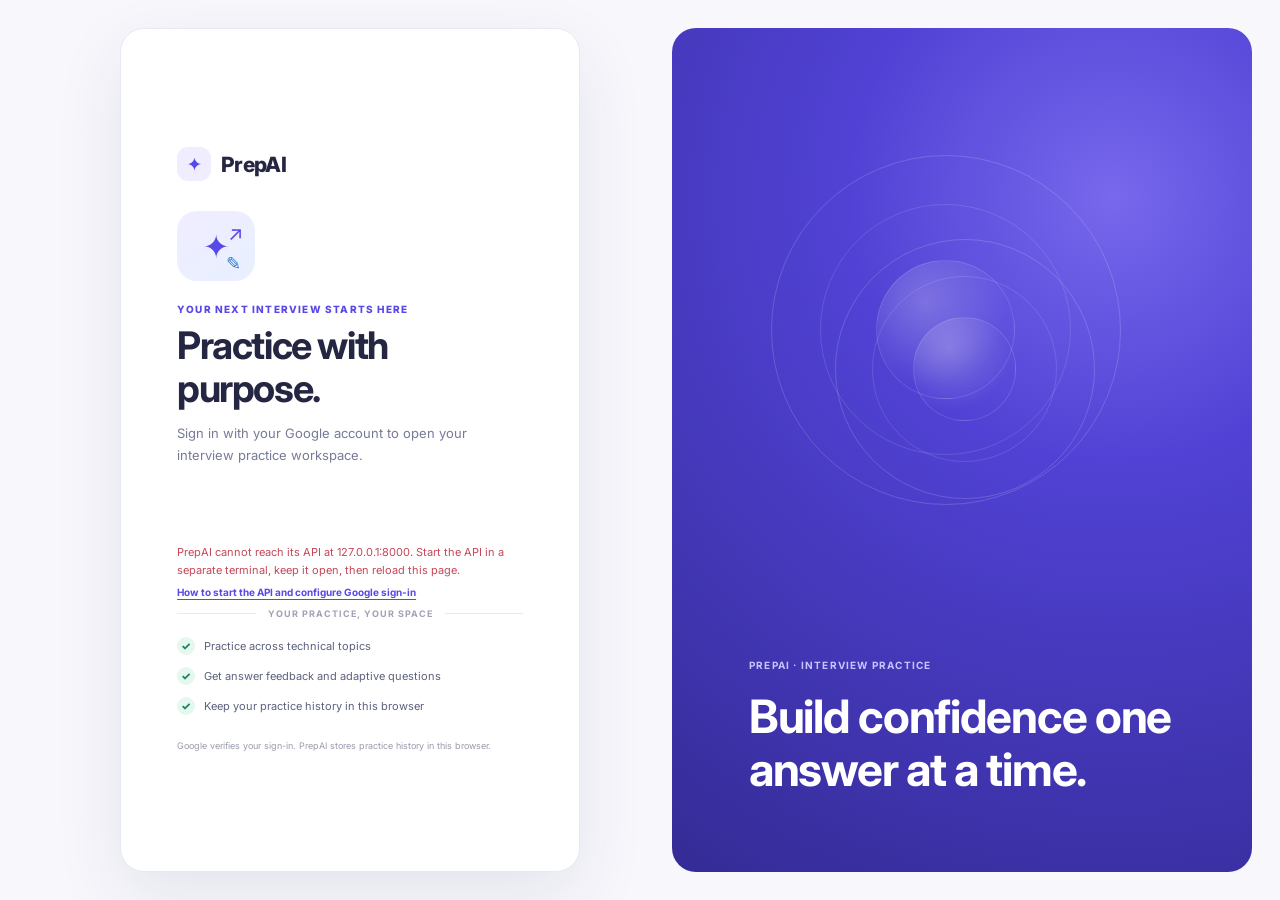
==== feedback.html @ 2ec37bef "Initial commit" ====
<!DOCTYPE html>
<html lang="en">

<head>
    <meta charset="UTF-8">
    <meta name="viewport" content="width=device-width, initial-scale=1.0">

    <title>PrepAI | Practice Feedback</title>

    <link rel="stylesheet" href="style.css">
    <script src="main.js" defer></script>
</head>

<body data-page="feedback">
    <div id="app"></div>
</body>

</html>
---- style.css ----
@import url('https://fonts.googleapis.com/css2?family=Inter:wght@400;500;600;700;800&display=swap');

:root {
    color-scheme: light;
    --primary: #5948e8;
    --primary-dark: #4434cb;
    --primary-soft: #f0edff;
    --ink: #252641;
    --muted: #777b97;
    --line: #e8e9f3;
    --bg: #f7f7fc;
    --white: #fff;
    --green: #168861;
    --green-soft: #e6f7ef;
    --blue: #3578c9;
    --blue-soft: #eaf3ff;
    --amber: #a8700b;
    --amber-soft: #fff4dc;
    --red: #c64758;
    --red-soft: #fff0f1;
    --shadow: 0 8px 28px rgb(39 40 86 / 5%);
    font-family: Inter, ui-sans-serif, system-ui, -apple-system, BlinkMacSystemFont, "Segoe UI", sans-serif;
}

* { box-sizing: border-box; }
body { margin: 0; min-width: 320px; background: var(--bg); color: var(--ink); font-size: 14px; }
button, input, select, textarea { font: inherit; }
button, a { -webkit-tap-highlight-color: transparent; }
a { color: inherit; text-decoration: none; }
button { cursor: pointer; }
button:disabled { opacity: .55; cursor: not-allowed; }
:focus-visible { outline: 3px solid #9e94ff; outline-offset: 3px; }

.app-shell { min-height: 100vh; }
.sidebar { position: fixed; z-index: 3; inset: 0 auto 0 0; display: flex; width: 242px; flex-direction: column; padding: 25px 16px 18px; border-right: 1px solid var(--line); background: var(--white); }
.brand { display: inline-flex; align-items: center; gap: 10px; margin: 0 8px 35px; font-size: 21px; font-weight: 800; letter-spacing: -.7px; }
.brand-mark { display: grid; width: 34px; height: 34px; place-items: center; border-radius: 11px; background: var(--primary-soft); color: var(--primary); font-size: 19px; }
.nav-label { padding: 0 12px; color: #9a9cb0; font-size: 10px; font-weight: 700; letter-spacing: 1.1px; }
.nav { display: grid; gap: 5px; margin-top: 8px; }
.nav-link { display: flex; min-height: 43px; align-items: center; gap: 12px; padding: 10px 12px; border-radius: 10px; color: #696d87; font-size: 12px; font-weight: 600; transition: background .15s, color .15s; }
.nav-link:hover, .nav-link.active { background: var(--primary-soft); color: var(--primary); }
.nav-icon { display: grid; width: 21px; place-items: center; font-size: 17px; }
.sidebar-note { display: grid; gap: 7px; margin-top: auto; padding: 15px; border-radius: 13px; background: #f6f4ff; color: var(--muted); font-size: 11px; line-height: 1.55; }
.sidebar-note strong { color: var(--ink); font-size: 12px; }
.main { width: calc(100% - 242px); max-width: 1740px; min-height: 100vh; margin-left: 242px; padding: 24px clamp(18px, 3vw, 40px) 40px; }
.topbar { display: flex; align-items: center; gap: 16px; margin-bottom: 32px; }
.global-search { display: flex; width: min(100%, 420px); align-items: center; gap: 10px; padding: 0 13px; border: 1px solid var(--line); border-radius: 10px; background: var(--white); color: #9699ad; }
.global-search span { font-size: 23px; }
.global-search input { width: 100%; min-height: 42px; border: 0; outline: 0; background: transparent; color: var(--ink); font-size: 12px; }
.global-search:focus-within { border-color: #aaa2f8; box-shadow: 0 0 0 3px rgb(89 72 232 / 8%); }
.profile-link { display: inline-flex; align-items: center; gap: 9px; margin-left: auto; font-size: 12px; font-weight: 600; }
.sign-out-button { min-height: 36px; padding: 8px 12px; border: 1px solid var(--line); border-radius: 9px; background: var(--white); color: #676b85; font-size: 11px; font-weight: 700; }
.sign-out-button:hover { border-color: #d8d4ff; color: var(--primary); }

.login-page { min-height: 100vh; background: #f7f7fc; }
.login-layout { display: grid; min-height: 100vh; grid-template-columns: minmax(440px, 1fr) minmax(320px, .9fr); align-items: stretch; padding: 28px; }
.login-card { position: relative; z-index: 1; display: flex; width: min(100%, 460px); flex-direction: column; justify-content: center; justify-self: center; padding: clamp(28px, 5vw, 62px) clamp(24px, 5vw, 56px); border: 1px solid var(--line); border-radius: 24px; background: var(--white); box-shadow: 0 24px 70px rgb(39 40 86 / 9%); }
.login-brand { margin: 0 0 30px; }
.login-art { position: relative; display: flex; width: 78px; height: 70px; align-items: center; justify-content: center; margin-bottom: 22px; border-radius: 20px; background: linear-gradient(145deg, #f0edff, #e8f0ff); color: var(--primary); }
.login-art span:first-child { font-size: 32px; }
.login-art span:nth-child(2) { position: absolute; top: 10px; right: 12px; font-size: 20px; }
.login-art span:nth-child(3) { position: absolute; right: 14px; bottom: 7px; color: #3179cf; font-size: 18px; }
.login-card .eyebrow { margin: 0 0 9px; color: var(--primary); font-size: 10px; font-weight: 800; letter-spacing: 1.2px; }
.login-card h1 { margin: 0; font-size: clamp(28px, 4vw, 38px); letter-spacing: -1.4px; line-height: 1.12; }
.login-copy { margin: 13px 0 24px; color: var(--muted); font-size: 13px; line-height: 1.7; }
.google-button-slot { min-height: 44px; }
.google-button-slot[aria-busy="true"] { opacity: .6; pointer-events: none; }
.login-message { min-height: 20px; margin: 10px 0 14px; color: var(--muted); font-size: 11px; line-height: 1.6; }
.login-message[data-state="error"] { color: var(--red); }
.login-help-link { align-self: flex-start; margin-top: -8px; color: var(--primary); font-size: 10px; font-weight: 700; text-decoration: underline; text-underline-offset: 3px; }
.login-setup-link { color: var(--primary); font-size: 12px; font-weight: 700; text-decoration: underline; text-underline-offset: 3px; }
.login-divider { display: flex; align-items: center; gap: 12px; margin: 10px 0 18px; color: #a0a2b5; font-size: 9px; font-weight: 700; letter-spacing: 1px; white-space: nowrap; }
.login-divider::before, .login-divider::after { height: 1px; flex: 1; background: var(--line); content: ""; }
.login-benefits { display: grid; gap: 12px; margin: 0; padding: 0; color: #5d617c; font-size: 11px; list-style: none; }
.login-benefits li { display: flex; align-items: center; gap: 9px; }
.login-benefits li span { display: grid; width: 18px; height: 18px; place-items: center; border-radius: 50%; background: var(--green-soft); color: var(--green); font-size: 11px; font-weight: 800; }
.login-privacy { margin: 24px 0 0; color: #999bad; font-size: 9px; line-height: 1.6; }
.login-side-note { position: relative; display: flex; min-height: calc(100vh - 56px); overflow: hidden; flex-direction: column; justify-content: flex-end; padding: clamp(30px, 6vw, 78px); border-radius: 24px; background: radial-gradient(circle at 76% 20%, #7768ed 0, #5142d5 33%, #342b95 100%); color: #fff; }
.login-side-note .eyebrow { z-index: 1; color: #c9c4ff; font-size: 10px; font-weight: 700; letter-spacing: 1.2px; }
.login-side-note > p { z-index: 1; max-width: 440px; margin: 12px 0 0; font-size: clamp(27px, 4vw, 46px); font-weight: 700; letter-spacing: -1.3px; line-height: 1.14; }
.login-orbit { position: absolute; top: 15%; left: 17%; width: min(50vw, 350px); aspect-ratio: 1; border: 1px solid rgb(255 255 255 / 16%); border-radius: 50%; }
.login-orbit::before, .login-orbit::after { position: absolute; border: 1px solid rgb(255 255 255 / 12%); border-radius: 50%; content: ""; }
.login-orbit::before { inset: 14%; }
.login-orbit::after { inset: 30%; background: radial-gradient(circle at 35% 30%, rgb(255 255 255 / 22%), transparent 65%); }
.orbit-two { top: 25%; left: 28%; width: min(37vw, 260px); }
.avatar, .big-avatar { display: grid; flex: 0 0 auto; place-items: center; border-radius: 50%; background: var(--primary); color: white; font-weight: 700; }
.avatar { width: 35px; height: 35px; }
.profile-name { max-width: 180px; overflow: hidden; text-overflow: ellipsis; white-space: nowrap; }
.page-heading { display: flex; align-items: flex-start; justify-content: space-between; gap: 20px; margin: 0 0 24px; }
.eyebrow { margin: 0 0 7px; color: var(--primary); font-size: 10px; font-weight: 800; letter-spacing: .9px; }
.page-heading h1 { margin: 0 0 7px; font-size: clamp(23px, 2.3vw, 29px); letter-spacing: -.9px; }
.page-description { max-width: 660px; margin: 0; color: var(--muted); font-size: 12px; line-height: 1.65; }
.button { display: inline-flex; min-height: 39px; align-items: center; justify-content: center; gap: 7px; padding: 10px 15px; border: 1px solid var(--primary); border-radius: 9px; background: var(--primary); color: white; font-size: 11px; font-weight: 700; text-align: center; transition: background .15s, transform .15s; }
.button:hover { transform: translateY(-1px); background: var(--primary-dark); }
.button-secondary { border-color: var(--line); background: white; color: var(--ink); }
.button-secondary:hover { background: #f8f7ff; color: var(--primary); }
.button-danger { border-color: #f2c7cc; background: white; color: var(--red); }
.button-danger:hover { background: var(--red-soft); }
.card { min-width: 0; padding: 20px; border: 1px solid var(--line); border-radius: 15px; background: var(--white); box-shadow: var(--shadow); }
.stats-grid { display: grid; grid-template-columns: repeat(4, minmax(0, 1fr)); gap: 14px; margin-bottom: 17px; }
.stat-card { display: flex; align-items: center; gap: 13px; padding: 16px; }
.stat-icon { display: grid; width: 42px; height: 42px; flex: 0 0 auto; place-items: center; border-radius: 12px; background: var(--primary-soft); color: var(--primary); font-size: 18px; }
.stat-icon.blue { background: var(--blue-soft); color: var(--blue); }
.stat-icon.green { background: var(--green-soft); color: var(--green); }
.stat-icon.amber { background: var(--amber-soft); color: var(--amber); }
.stat-label, .stat-value, .stat-caption { margin: 0; }
.stat-label { color: var(--muted); font-size: 10px; }
.stat-value { margin-top: 5px; font-size: 22px; font-weight: 800; letter-spacing: -.6px; }
.stat-caption { margin-top: 4px; color: #9a9daf; font-size: 9px; line-height: 1.4; }
.dashboard-grid { display: grid; grid-template-columns: minmax(0, 1.45fr) minmax(280px, .9fr); gap: 16px; }
.stack { display: grid; align-content: start; gap: 16px; }
.section-heading { display: flex; align-items: center; justify-content: space-between; gap: 12px; margin-bottom: 16px; }
.section-heading h2, .card h2 { margin: 0; font-size: 15px; letter-spacing: -.2px; }
.section-heading .eyebrow { margin-bottom: 5px; }
.text-link { color: var(--primary); font-size: 11px; font-weight: 700; }
.text-link:hover { text-decoration: underline; }
.action-grid { display: grid; grid-template-columns: repeat(2, minmax(0, 1fr)); gap: 10px; }
.action-card { display: flex; gap: 11px; padding: 14px; border: 1px solid var(--line); border-radius: 11px; transition: border-color .15s, transform .15s; }
.action-card:hover { transform: translateY(-1px); border-color: #c5befb; }
.action-card > span { display: grid; width: 34px; height: 34px; flex: 0 0 auto; place-items: center; border-radius: 10px; background: var(--primary-soft); color: var(--primary); }
.action-card strong { display: block; margin: 1px 0 5px; font-size: 11px; }
.action-card p { margin: 0; color: var(--muted); font-size: 10px; line-height: 1.55; }
.progress-summary { text-align: center; }
.progress-summary .eyebrow { text-align: left; }
.score-ring { display: grid; width: 112px; height: 112px; place-items: center; margin: 15px auto; border: 8px solid #eeecff; border-radius: 50%; color: var(--primary); font-size: 25px; font-weight: 800; }
.progress-summary h2 { font-size: 14px; }
.progress-summary p:not(.eyebrow) { margin: 8px auto 15px; color: var(--muted); font-size: 11px; line-height: 1.6; }
.progress-row { margin: 15px 0; }
.progress-label { display: flex; justify-content: space-between; gap: 12px; margin-bottom: 7px; font-size: 10px; }
.progress-label strong { white-space: nowrap; }
.progress-track { height: 7px; overflow: hidden; border-radius: 9px; background: #eff0f7; }
.progress-track > span { display: block; height: 100%; border-radius: inherit; background: linear-gradient(90deg, #7466f0, #a398ff); }
.session-list { display: grid; }
.session-row { display: flex; min-width: 0; align-items: center; gap: 10px; padding: 11px 0; border-bottom: 1px solid #f0f0f6; }
.session-row:last-child { border-bottom: 0; }
.session-icon { display: grid; width: 34px; height: 34px; flex: 0 0 auto; place-items: center; border-radius: 10px; background: var(--primary-soft); color: var(--primary); }
.session-copy { display: grid; min-width: 0; flex: 1; gap: 4px; }
.session-copy strong { overflow: hidden; font-size: 10px; text-overflow: ellipsis; white-space: nowrap; }
.session-copy span, .session-row time { color: var(--muted); font-size: 9px; }
.session-row time { white-space: nowrap; }
.topic-grid { display: grid; grid-template-columns: repeat(3, minmax(0, 1fr)); gap: 14px; }
.topic-card { display: grid; grid-template-columns: 43px 1fr; gap: 12px; padding: 17px; border: 1px solid var(--line); border-radius: 13px; background: white; transition: transform .15s, border-color .15s, box-shadow .15s; }
.topic-card:hover { transform: translateY(-2px); border-color: #c9c2ff; box-shadow: var(--shadow); }
.topic-icon { display: grid; width: 42px; height: 42px; place-items: center; border-radius: 12px; background: var(--primary-soft); font-size: 19px; }
.topic-card-copy h3 { margin: 2px 0 6px; font-size: 12px; }
.topic-card-copy p { min-height: 32px; margin: 0; color: var(--muted); font-size: 10px; line-height: 1.5; }
.topic-card-footer { display: flex; grid-column: 1 / -1; justify-content: space-between; padding-top: 11px; border-top: 1px solid #f0f0f6; color: var(--muted); font-size: 9px; }
.topic-card-footer span:last-child { color: var(--primary); font-weight: 700; }
.filter-pills { display: flex; flex-wrap: wrap; gap: 8px; margin-bottom: 16px; }
.filter-pill { min-height: 32px; padding: 7px 12px; border: 1px solid var(--line); border-radius: 8px; background: white; color: var(--muted); font-size: 10px; font-weight: 600; }
.filter-pill.active, .filter-pill:hover { border-color: #d2cdff; background: var(--primary-soft); color: var(--primary); }
.form-stack { display: grid; gap: 17px; }
.field { display: grid; gap: 7px; }
.field label { color: #555975; font-size: 11px; font-weight: 700; }
.field input, .field select, .field textarea, .compact-input { width: 100%; min-height: 41px; padding: 10px 12px; border: 1px solid var(--line); border-radius: 9px; outline: none; background: white; color: var(--ink); font-size: 11px; }
.field textarea { min-height: 180px; resize: vertical; line-height: 1.65; }
.field input:focus, .field select:focus, .field textarea:focus, .compact-input:focus { border-color: #a9a1f5; box-shadow: 0 0 0 3px rgb(89 72 232 / 8%); }
.field small { color: #9295a8; font-size: 9px; line-height: 1.5; }
.setup-grid { display: grid; grid-template-columns: minmax(0, 1.3fr) minmax(250px, .8fr); gap: 16px; }
.setup-aside { display: flex; min-height: 320px; flex-direction: column; align-items: flex-start; justify-content: center; background: linear-gradient(145deg, white, #f4f1ff); }
.setup-aside h2 { margin: 0 0 8px; font-size: 21px; }
.setup-aside > p:not(.eyebrow) { color: var(--muted); font-size: 11px; line-height: 1.7; }
.setup-illustration { margin-bottom: 17px; color: var(--primary); font-size: 47px; }
.notice { padding: 11px 13px; border: 1px solid #e9e6ff; border-radius: 9px; background: #faf9ff; color: #67618c; font-size: 10px; line-height: 1.5; }
.notice-info { margin-bottom: 16px; border-color: #dce9ff; background: #f5f9ff; color: #4a6287; }
.notes-layout { display: grid; grid-template-columns: 220px minmax(0, 1fr); gap: 15px; }
.notes-topics h2 { margin-bottom: 12px; }
.note-topic-list { display: grid; gap: 4px; }
.note-topic { padding: 10px; border: 0; border-radius: 8px; background: transparent; color: #686d87; font-size: 10px; text-align: left; }
.note-topic:hover, .note-topic.active { background: var(--primary-soft); color: var(--primary); font-weight: 700; }
.compact-input { max-width: 210px; min-height: 35px; }
.note-item { padding: 14px 0; border-bottom: 1px solid #eff0f6; }
.note-item:last-child { border-bottom: 0; }
.note-item summary { display: flex; justify-content: space-between; gap: 12px; cursor: pointer; font-size: 11px; font-weight: 700; }
.note-item summary span { color: var(--muted); font-size: 9px; font-weight: 500; }
.note-item p { margin: 10px 0 0; color: var(--muted); font-size: 10px; line-height: 1.7; }
.filters { display: flex; flex-wrap: wrap; gap: 12px; }
.bank-filters .field { min-width: 150px; flex: 1; }
.bank-filters .field:last-child { flex: 1.4; }
.result-count { margin: 15px 0 8px; color: var(--muted); font-size: 10px; }
.question-list { border-top: 1px solid var(--line); }
.bank-question { padding: 13px 3px; border-bottom: 1px solid #eff0f6; }
.bank-question summary { display: flex; align-items: flex-start; justify-content: space-between; gap: 16px; cursor: pointer; font-size: 11px; font-weight: 600; line-height: 1.6; }
.question-tags { display: flex; flex: 0 0 auto; gap: 5px; }
.badge { display: inline-flex; align-items: center; padding: 5px 8px; border-radius: 7px; background: var(--green-soft); color: var(--green); font-size: 9px; font-weight: 700; }
.badge-soft { background: #f1f1f7; color: #70748c; }
.badge-model { background: var(--blue-soft); color: var(--blue); }
.bank-answer { padding: 10px 10px 3px; color: var(--muted); font-size: 10px; line-height: 1.7; }
.bank-answer strong { color: var(--ink); }
.bank-answer p { margin: 8px 0 12px; }
.report-grid { display: grid; grid-template-columns: minmax(0, 1.15fr) minmax(270px, .85fr); gap: 15px; }
.body-copy { color: var(--muted); font-size: 11px; line-height: 1.75; }
.section-card { margin-top: 16px; }
.empty-state { display: grid; justify-items: center; gap: 11px; padding: 23px 12px; color: var(--muted); text-align: center; }
.empty-state p { max-width: 430px; margin: 0; font-size: 11px; line-height: 1.6; }
.empty-icon { color: var(--primary); font-size: 25px; }
.empty-inline { padding: 16px; color: var(--muted); font-size: 11px; text-align: center; }
.profile-card { max-width: 760px; }
.profile-summary { display: flex; align-items: center; gap: 14px; padding-bottom: 19px; border-bottom: 1px solid var(--line); }
.big-avatar { width: 58px; height: 58px; font-size: 21px; }
.profile-summary h2 { margin: 0 0 5px; }
.profile-summary p, .danger-zone p { margin: 0; color: var(--muted); font-size: 10px; line-height: 1.6; }
.profile-form { max-width: 450px; padding: 20px 0; }
.danger-zone { display: grid; justify-items: start; gap: 11px; padding-top: 20px; border-top: 1px solid var(--line); }
.danger-zone h2 { font-size: 13px; }
.form-feedback { min-height: 16px; color: var(--green); font-size: 10px; }
.session-panel { max-width: 900px; margin: 0 auto; }
.session-card { padding: clamp(18px, 4vw, 32px); }
.session-topline { display: flex; justify-content: space-between; gap: 12px; margin-bottom: 12px; font-size: 10px; }
.session-question { margin: 12px 0 22px; font-size: clamp(19px, 2.4vw, 24px); line-height: 1.45; letter-spacing: -.35px; }
.question-number { margin-top: 30px; }
.session-controls { display: flex; align-items: center; justify-content: space-between; gap: 12px; margin-top: 16px; }
.feedback-list { display: grid; }
.feedback-item { padding: 19px 0; border-top: 1px solid var(--line); }
.feedback-item h3 { margin: 0 0 14px; font-size: 14px; line-height: 1.6; }
.feedback-item p { color: var(--muted); font-size: 10px; line-height: 1.75; white-space: pre-wrap; overflow-wrap: anywhere; }
.feedback-item p strong { display: inline-block; margin-bottom: 4px; color: var(--ink); }
.concept-chip { display: inline-block; margin: 4px 4px 0 0; padding: 4px 7px; border-radius: 6px; font-size: 9px; }
.concept-chip.matched { background: var(--green-soft); color: var(--green); }
.concept-chip.missing { background: var(--amber-soft); color: var(--amber); }
.small-note { font-size: 9px !important; }
.muted { color: var(--muted); }
.footer-note { padding-top: 24px; color: #a0a2b1; font-size: 9px; text-align: center; }
.skip-link, .sr-only { position: absolute; width: 1px; height: 1px; overflow: hidden; clip: rect(0, 0, 0, 0); white-space: nowrap; clip-path: inset(50%); }
.skip-link:focus { z-index: 10; top: 10px; left: 10px; width: auto; height: auto; padding: 10px; clip: auto; clip-path: none; border-radius: 7px; background: white; }
.load-error { max-width: 700px; margin: 10vh auto; padding: 28px; border: 1px solid var(--line); border-radius: 15px; background: white; box-shadow: var(--shadow); }
.load-error h1 { font-size: 24px; }
.load-error p:not(.eyebrow) { color: var(--muted); font-size: 12px; line-height: 1.7; }

@media (max-width: 1100px) {
    .sidebar { width: 210px; }
    .main { width: calc(100% - 210px); margin-left: 210px; padding-right: 22px; padding-left: 22px; }
    .stats-grid { grid-template-columns: repeat(2, minmax(0, 1fr)); }
    .topic-grid { grid-template-columns: repeat(2, minmax(0, 1fr)); }
    .dashboard-grid { grid-template-columns: 1fr; }
}
@media (max-width: 720px) {
    .sidebar { width: 66px; padding: 16px 7px; }
    .brand { justify-content: center; margin: 0 0 27px; }
    .brand > span:last-child, .nav-label, .nav-link > span:last-child, .sidebar-note { display: none; }
    .nav-link { justify-content: center; padding: 11px 5px; }
    .nav-icon { font-size: 18px; }
    .main { width: calc(100% - 66px); margin-left: 66px; padding: 17px 12px 30px; }
    .topbar { margin-bottom: 23px; }
    .global-search { width: 100%; }
    .profile-name { display: none; }
    .page-heading { flex-direction: column; align-items: stretch; gap: 13px; }
    .page-heading > .button { align-self: flex-start; }
    .action-grid { grid-template-columns: 1fr; }
    .topic-grid { grid-template-columns: 1fr; }
    .setup-grid, .report-grid, .notes-layout { grid-template-columns: 1fr; }
    .setup-aside { min-height: 0; }
    .notes-topics { padding: 14px; }
    .note-topic-list { display: flex; overflow-x: auto; }
    .note-topic { flex: 0 0 auto; white-space: nowrap; }
    .notes-layout .section-heading { align-items: flex-start; flex-direction: column; }
    .compact-input { max-width: none; }
    .bank-question summary { flex-direction: column; }
    .session-controls { align-items: stretch; flex-direction: column-reverse; }
    .session-controls > div { display: flex; gap: 8px; }
    .session-controls .button { flex: 1; }
    .session-row { align-items: flex-start; }
    .session-row time { padding-top: 3px; }
}
@media (max-width: 420px) {
    .stats-grid { grid-template-columns: 1fr 1fr; gap: 8px; }
    .stat-card { align-items: flex-start; flex-direction: column; gap: 9px; padding: 12px; }
    .stat-icon { width: 34px; height: 34px; }
    .stat-value { font-size: 19px; }
    .card { padding: 15px; }
    .session-topline { flex-direction: column; }
}
@media (max-width: 860px) {
    .login-layout { grid-template-columns: minmax(0, 1fr); padding: 16px; }
    .login-card { width: min(100%, 500px); }
    .login-side-note { display: none; }
}
@media (max-width: 520px) {
    .login-layout { padding: 10px; }
    .login-card { min-height: calc(100vh - 20px); padding: 24px 22px; border-radius: 18px; }
    .login-brand { margin-bottom: 22px; }
    .sign-out-button { padding-inline: 9px; }
}
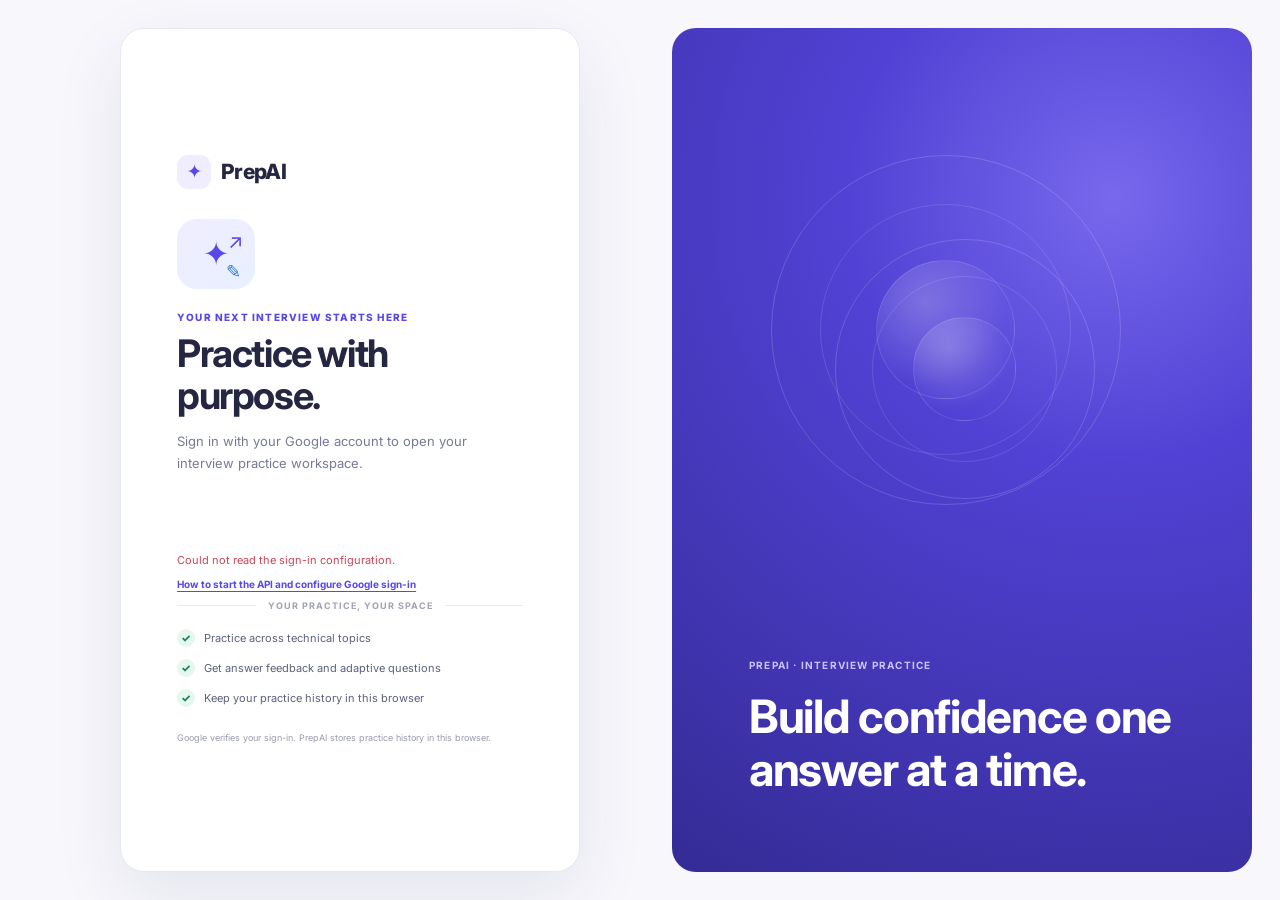
==== commit f443d0f3: "Update PrepAI pages and add posters" ====
--- a/feedback.html
+++ b/feedback.html
@@ -7,7 +7,7 @@
 
     <title>PrepAI | Practice Feedback</title>
 
-    <link rel="stylesheet" href="style.css">
+    <link rel="stylesheet" href="style.css?v=prepai-project-20261025">
     <script src="main.js" defer></script>
 </head>
 
--- a/style.css
+++ b/style.css
@@ -44,10 +44,8 @@
 .sidebar-note strong { color: var(--ink); font-size: 12px; }
 .main { width: calc(100% - 242px); max-width: 1740px; min-height: 100vh; margin-left: 242px; padding: 24px clamp(18px, 3vw, 40px) 40px; }
 .topbar { display: flex; align-items: center; gap: 16px; margin-bottom: 32px; }
-.global-search { display: flex; width: min(100%, 420px); align-items: center; gap: 10px; padding: 0 13px; border: 1px solid var(--line); border-radius: 10px; background: var(--white); color: #9699ad; }
-.global-search span { font-size: 23px; }
-.global-search input { width: 100%; min-height: 42px; border: 0; outline: 0; background: transparent; color: var(--ink); font-size: 12px; }
-.global-search:focus-within { border-color: #aaa2f8; box-shadow: 0 0 0 3px rgb(89 72 232 / 8%); }
+.topbar-action { margin-right: auto; }
+.topbar-status { margin-right: auto; color: var(--muted); font-size: 11px; font-weight: 600; }
 .profile-link { display: inline-flex; align-items: center; gap: 9px; margin-left: auto; font-size: 12px; font-weight: 600; }
 .sign-out-button { min-height: 36px; padding: 8px 12px; border: 1px solid var(--line); border-radius: 9px; background: var(--white); color: #676b85; font-size: 11px; font-weight: 700; }
 .sign-out-button:hover { border-color: #d8d4ff; color: var(--primary); }
@@ -103,6 +101,11 @@
 .stat-icon.blue { background: var(--blue-soft); color: var(--blue); }
 .stat-icon.green { background: var(--green-soft); color: var(--green); }
 .stat-icon.amber { background: var(--amber-soft); color: var(--amber); }
+.stat-icon.red { background: var(--red-soft); color: var(--red); }
+.stat-card-red { border-color: #f0c9ce; background: var(--red-soft); }
+.stat-card-green { border-color: #bfe6d4; background: var(--green-soft); }
+.badge-incorrect { background: var(--red-soft); color: var(--red); }
+.badge-correct { background: var(--green-soft); color: var(--green); }
 .stat-label, .stat-value, .stat-caption { margin: 0; }
 .stat-label { color: var(--muted); font-size: 10px; }
 .stat-value { margin-top: 5px; font-size: 22px; font-weight: 800; letter-spacing: -.6px; }
@@ -120,12 +123,84 @@
 .action-card > span { display: grid; width: 34px; height: 34px; flex: 0 0 auto; place-items: center; border-radius: 10px; background: var(--primary-soft); color: var(--primary); }
 .action-card strong { display: block; margin: 1px 0 5px; font-size: 11px; }
 .action-card p { margin: 0; color: var(--muted); font-size: 10px; line-height: 1.55; }
+.dashboard-features { margin-bottom: 17px; padding: 20px; border: 1px solid var(--line); border-radius: 15px; background: var(--white); box-shadow: var(--shadow); }
+.dashboard-features .section-heading { margin-bottom: 13px; }
+.dashboard-features h2 { margin: 0; font-size: 15px; letter-spacing: -.2px; }
+.feature-grid { display: grid; grid-template-columns: repeat(4, minmax(0, 1fr)); gap: 10px; }
+.feature-card { display: flex; min-width: 0; gap: 11px; padding: 13px 11px; border: 1px solid var(--line); border-radius: 11px; background: #fff; transition: border-color .15s, transform .15s, box-shadow .15s; }
+.feature-card:hover { transform: translateY(-2px); border-color: #c5befb; box-shadow: var(--shadow); }
+.feature-icon { display: grid; width: 36px; height: 36px; flex: 0 0 auto; place-items: center; border-radius: 10px; background: var(--primary-soft); color: var(--primary); font-size: 16px; }
+.feature-copy { display: grid; align-content: start; gap: 5px; }
+.feature-copy strong { font-size: 10px; }
+.feature-copy > span { color: var(--muted); font-size: 9px; line-height: 1.5; }
+.feature-copy b { margin-top: 2px; color: var(--primary); font-size: 9px; }
+.audience-filter { margin-bottom: 17px; padding: 20px; border: 1px solid var(--line); border-radius: 15px; background: var(--white); box-shadow: var(--shadow); }
+.audience-filter .section-heading { margin-bottom: 13px; }
+.audience-filter h2 { margin: 0; font-size: 15px; letter-spacing: -.2px; }
+.audience-intro { margin: 6px 0 0; color: var(--muted); font-size: 10px; line-height: 1.5; }
+.audience-grid { display: grid; grid-template-columns: repeat(4, minmax(0, 1fr)); gap: 9px; }
+.audience-option { display: flex; min-width: 0; min-height: 76px; align-items: center; gap: 10px; padding: 10px; border: 1px solid var(--line); border-radius: 12px; background: #fffaf8; color: var(--ink); text-align: left; cursor: pointer; transition: border-color .15s, transform .15s, box-shadow .15s; }
+.audience-option:nth-child(2) { background: #f4f9ff; }
+.audience-option:nth-child(3) { background: #f2fbf7; }
+.audience-option:nth-child(4) { background: #f7f6ff; }
+.audience-option:hover { transform: translateY(-1px); border-color: #c5befb; }
+.audience-option.selected { border: 2px solid var(--primary); box-shadow: 0 0 0 3px rgb(89 72 232 / 9%); }
+.audience-icon { display: grid; width: 43px; height: 43px; flex: 0 0 auto; place-items: center; border-radius: 50%; background: rgb(255 255 255 / 75%); font-size: 21px; }
+.audience-copy { display: grid; gap: 4px; }
+.audience-copy strong { font-size: 10px; line-height: 1.35; }
+.audience-copy > span { color: var(--muted); font-size: 9px; }
+.audience-recommendation { display: flex; align-items: center; justify-content: space-between; gap: 14px; margin-top: 12px; padding: 11px 12px; border-radius: 10px; background: #faf9ff; color: var(--muted); font-size: 10px; line-height: 1.5; }
+.audience-recommendation p { margin: 0; }
+.audience-recommendation strong { color: var(--ink); }
+.audience-recommendation .button { flex: 0 0 auto; }
+.audience-selected-note { margin: 10px 0 0; color: var(--muted); font-size: 9px; }
+.audience-selected-note strong { color: var(--primary); }
+.prep-topic-grid { display: grid; grid-template-columns: repeat(3, minmax(0, 1fr)); gap: 14px; }
+.prep-topic-card { display: grid; align-content: start; gap: 12px; }
+.prep-topic-heading { display: flex; align-items: center; gap: 11px; }
+.prep-topic-heading .topic-icon { flex: 0 0 auto; }
+.prep-topic-select { display: flex; align-items: center; gap: 10px; cursor: pointer; }
+.prep-topic-select input { width: 17px; height: 17px; flex: 0 0 auto; accent-color: var(--primary); }
+.prep-topic-heading strong { display: block; margin: 0 0 4px; font-size: 13px; }
+.prep-topic-heading small { color: var(--muted); font-size: 9px; }
+.prep-topic-card > p { min-height: 32px; margin: 0; color: var(--muted); font-size: 10px; line-height: 1.55; }
+.prep-topic-availability { padding-top: 9px; border-top: 1px solid #f0f0f6; color: var(--muted); font-size: 9px; }
+.prep-session-form { display: grid; gap: 14px; }
+.prep-selection-heading { margin-bottom: 0; }
+.prep-selection-heading h2 { margin-bottom: 5px; font-size: 15px; }
+.prep-selection-heading .body-copy { margin: 0; }
+.prep-session-options { display: grid; grid-template-columns: repeat(2, minmax(0, 1fr)); gap: 15px; }
+.prep-start-actions { display: flex; grid-column: 1 / -1; align-items: center; justify-content: space-between; gap: 12px; }
+.prep-start-actions .prep-plan-note { margin: 0; }
+.prep-start-button:disabled, #prep-start-button:disabled { opacity: .5; cursor: not-allowed; }
+.prep-plan-note { margin: 14px 0 0; color: var(--muted); font-size: 9px; line-height: 1.6; }
 .progress-summary { text-align: center; }
 .progress-summary .eyebrow { text-align: left; }
 .score-ring { display: grid; width: 112px; height: 112px; place-items: center; margin: 15px auto; border: 8px solid #eeecff; border-radius: 50%; color: var(--primary); font-size: 25px; font-weight: 800; }
 .progress-summary h2 { font-size: 14px; }
 .progress-summary p:not(.eyebrow) { margin: 8px auto 15px; color: var(--muted); font-size: 11px; line-height: 1.6; }
 .progress-row { margin: 15px 0; }
+.progress-overview { padding: 21px; }
+.overview-heading { margin-bottom: 14px; }
+.overview-range { min-height: 34px; padding: 6px 28px 6px 10px; border: 1px solid var(--line); border-radius: 8px; background: white; color: var(--ink); font-size: 10px; }
+.overview-metrics { display: grid; grid-template-columns: repeat(4, minmax(0, 1fr)); gap: 9px; padding: 11px; border: 1px solid #f0f0f6; border-radius: 12px; }
+.overview-metrics .stat-card { gap: 9px; padding: 9px; border: 0; box-shadow: none; }
+.overview-metrics .stat-icon { width: 35px; height: 35px; border-radius: 10px; font-size: 15px; }
+.overview-metrics .stat-label { font-size: 9px; }
+.overview-metrics .stat-value { margin-top: 3px; font-size: 20px; }
+.overview-metrics .stat-caption { font-size: 8px; }
+.chart-heading { display: flex; align-items: baseline; justify-content: space-between; gap: 10px; margin: 20px 0 10px; }
+.chart-heading h3 { margin: 0; font-size: 12px; }
+.chart-heading > span { color: var(--muted); font-size: 9px; }
+.overview-chart { display: grid; height: 204px; grid-template-columns: 34px minmax(0, 1fr); gap: 6px; padding: 7px 4px 0 0; }
+.chart-axis { display: flex; flex-direction: column; justify-content: space-between; padding: 0 0 25px; color: #9295a8; font-size: 8px; text-align: right; }
+.chart-columns { display: grid; min-width: 0; grid-auto-columns: minmax(0, 1fr); grid-auto-flow: column; gap: 9px; border-bottom: 1px solid var(--line); background: repeating-linear-gradient(to bottom, transparent 0, transparent calc(25% - 1px), #f0f0f6 calc(25% - 1px), #f0f0f6 25%); }
+.chart-column { display: grid; min-width: 0; grid-template-rows: minmax(0, 1fr) 25px; text-align: center; }
+.chart-bar-wrap { position: relative; display: flex; min-height: 0; align-items: flex-end; justify-content: center; }
+.chart-value { position: absolute; bottom: calc(var(--bar-height) + 4px); z-index: 1; color: var(--ink); font-size: 9px; font-weight: 700; }
+.chart-bar { width: min(56%, 42px); height: var(--bar-height); min-height: 5px; border-radius: 4px 4px 0 0; background: linear-gradient(180deg, #9d94f5, #7568e8); }
+.chart-topic { overflow: hidden; padding: 6px 1px 0; color: #656981; font-size: 8px; text-overflow: ellipsis; white-space: nowrap; }
+.overview-chart-empty { display: grid; min-height: 190px; place-items: center; padding: 24px; border-radius: 10px; background: #fafaff; color: var(--muted); font-size: 11px; line-height: 1.6; text-align: center; }
 .progress-label { display: flex; justify-content: space-between; gap: 12px; margin-bottom: 7px; font-size: 10px; }
 .progress-label strong { white-space: nowrap; }
 .progress-track { height: 7px; overflow: hidden; border-radius: 9px; background: #eff0f7; }
@@ -142,6 +217,13 @@
 .topic-card { display: grid; grid-template-columns: 43px 1fr; gap: 12px; padding: 17px; border: 1px solid var(--line); border-radius: 13px; background: white; transition: transform .15s, border-color .15s, box-shadow .15s; }
 .topic-card:hover { transform: translateY(-2px); border-color: #c9c2ff; box-shadow: var(--shadow); }
 .topic-icon { display: grid; width: 42px; height: 42px; place-items: center; border-radius: 12px; background: var(--primary-soft); font-size: 19px; }
+.topic-icon-blue, .notes-topic-icon.topic-icon-blue { background: #e8f1ff; color: #3277d5; }
+.topic-icon-red, .notes-topic-icon.topic-icon-red { background: #fff0f1; color: #d95361; }
+.topic-icon-violet, .notes-topic-icon.topic-icon-violet { background: #f0edff; color: #5948e8; }
+.topic-icon-pink, .notes-topic-icon.topic-icon-pink { background: #ffeef5; color: #d94c83; }
+.topic-icon-cyan, .notes-topic-icon.topic-icon-cyan { background: #e7f6ff; color: #1889ba; }
+.topic-icon-orange, .notes-topic-icon.topic-icon-orange { background: #fff2e2; color: #dc801d; }
+.topic-icon-green, .notes-topic-icon.topic-icon-green { background: #e8f7ee; color: #24885e; }
 .topic-card-copy h3 { margin: 2px 0 6px; font-size: 12px; }
 .topic-card-copy p { min-height: 32px; margin: 0; color: var(--muted); font-size: 10px; line-height: 1.5; }
 .topic-card-footer { display: flex; grid-column: 1 / -1; justify-content: space-between; padding-top: 11px; border-top: 1px solid #f0f0f6; color: var(--muted); font-size: 9px; }
@@ -157,6 +239,23 @@
 .field input:focus, .field select:focus, .field textarea:focus, .compact-input:focus { border-color: #a9a1f5; box-shadow: 0 0 0 3px rgb(89 72 232 / 8%); }
 .field small { color: #9295a8; font-size: 9px; line-height: 1.5; }
 .setup-grid { display: grid; grid-template-columns: minmax(0, 1.3fr) minmax(250px, .8fr); gap: 16px; }
+.mock-interview-layout { display: grid; grid-template-columns: minmax(0, 1.25fr) minmax(260px, .75fr); gap: 16px; align-items: start; }
+.mock-topic-field { min-width: 0; margin: 0; padding: 14px; border: 1px solid var(--line); border-radius: 10px; }
+.mock-topic-field legend { padding: 0 5px; color: #555975; font-size: 11px; font-weight: 700; }
+.field-help { margin: 0; color: var(--muted); font-size: 9px; line-height: 1.6; }
+.mock-topic-options { display: grid; grid-template-columns: repeat(2, minmax(0, 1fr)); gap: 7px; margin-top: 10px; }
+.mock-topic-option { display: flex; min-width: 0; align-items: center; gap: 8px; padding: 9px; border: 1px solid #f0f0f6; border-radius: 9px; background: #fdfdff; cursor: pointer; }
+.mock-topic-option input { width: 16px; height: 16px; flex: 0 0 auto; accent-color: var(--primary); }
+.mock-topic-option span { display: grid; gap: 3px; }
+.mock-topic-option strong { font-size: 9px; }
+.mock-topic-option small { color: var(--muted); font-size: 8px; }
+.mock-session-options { display: grid; grid-template-columns: repeat(2, minmax(0, 1fr)); gap: 12px; }
+.mock-interview-aside { padding: 24px; background: linear-gradient(145deg, white, #f5f3ff); }
+.mock-interview-aside h2 { margin: 0 0 12px; font-size: 18px; }
+.mock-interview-aside ul { display: grid; gap: 10px; margin: 0; padding-left: 18px; color: #626680; font-size: 10px; line-height: 1.6; }
+.mock-interview-aside li::marker { color: var(--primary); }
+.mock-interview-note { margin: 17px 0 0; padding-top: 12px; border-top: 1px solid var(--line); color: var(--muted); font-size: 9px; line-height: 1.6; }
+.field[hidden] { display: none; }
 .setup-aside { display: flex; min-height: 320px; flex-direction: column; align-items: flex-start; justify-content: center; background: linear-gradient(145deg, white, #f4f1ff); }
 .setup-aside h2 { margin: 0 0 8px; font-size: 21px; }
 .setup-aside > p:not(.eyebrow) { color: var(--muted); font-size: 11px; line-height: 1.7; }
@@ -174,6 +273,59 @@
 .note-item summary { display: flex; justify-content: space-between; gap: 12px; cursor: pointer; font-size: 11px; font-weight: 700; }
 .note-item summary span { color: var(--muted); font-size: 9px; font-weight: 500; }
 .note-item p { margin: 10px 0 0; color: var(--muted); font-size: 10px; line-height: 1.7; }
+.topic-note-guide { padding: 18px 0 22px; border-bottom: 1px solid var(--line); }
+.topic-note-guide:first-child { padding-top: 2px; }
+.topic-note-guide:last-child { padding-bottom: 2px; border-bottom: 0; }
+.topic-note-guide header .eyebrow { margin-bottom: 4px; }
+.topic-note-guide h3 { margin: 0; font-size: 17px; letter-spacing: -.35px; }
+.topic-note-summary { margin: 7px 0 14px; color: var(--muted); font-size: 10px; line-height: 1.65; }
+.topic-note-sections { display: grid; grid-template-columns: repeat(2, minmax(0, 1fr)); gap: 10px; }
+.topic-note-section { padding: 12px; border: 1px solid #f0f0f6; border-radius: 10px; background: #fdfdff; }
+.topic-note-section h4 { margin: 0 0 8px; font-size: 10px; }
+.topic-note-section ul { display: grid; gap: 7px; margin: 0; padding-left: 16px; color: #656981; font-size: 9px; line-height: 1.6; }
+.topic-note-section li::marker { color: var(--primary); }
+.notes-catalog { padding: clamp(16px, 3vw, 24px); }
+.notes-catalog .section-heading { align-items: flex-end; }
+.notes-catalog .section-heading h2 { font-size: 16px; }
+.notes-result-count { margin: -5px 0 12px; color: var(--muted); font-size: 9px; }
+.notes-topic-grid { display: grid; grid-template-columns: repeat(2, minmax(0, 1fr)); gap: 11px; }
+.notes-topic-card { display: flex; min-width: 0; min-height: 74px; align-items: center; gap: 12px; padding: 15px; border: 1px solid var(--line); border-radius: 12px; background: #fff; transition: border-color .15s, transform .15s, box-shadow .15s; }
+.notes-topic-card:hover { transform: translateY(-2px); border-color: #c5befb; box-shadow: var(--shadow); }
+.notes-topic-icon { display: grid; width: 40px; height: 40px; flex: 0 0 auto; place-items: center; border-radius: 11px; background: var(--primary-soft); font-size: 19px; }
+.notes-topic-copy { display: grid; align-content: center; }
+.notes-topic-copy strong { font-size: 13px; }
+.topic-notes-page { padding: clamp(18px, 4vw, 30px); }
+.topic-notes-page .topic-note-summary { margin: 0 0 18px; font-size: 12px; }
+.topic-notes-page .topic-note-sections { gap: 13px; }
+.topic-notes-page .topic-note-section { padding: 16px; }
+.topic-notes-page .topic-note-section h4 { font-size: 12px; }
+.topic-notes-page .topic-note-section ul { gap: 9px; font-size: 11px; line-height: 1.7; }
+.bank-subtopic-notes { margin-top: 16px; padding: clamp(18px, 4vw, 26px); }
+.bank-subtopic-notes .section-heading { margin-bottom: 15px; }
+.bank-subtopic-notes .section-heading h2 { margin: 0 0 5px; font-size: 16px; }
+.bank-subtopic-notes .body-copy { margin: 0; }
+.bank-subtopic-grid { display: grid; grid-template-columns: repeat(2, minmax(0, 1fr)); gap: 10px; }
+.bank-subtopic-note { min-width: 0; padding: 13px; border: 1px solid #f0f0f6; border-radius: 10px; background: #fdfdff; }
+.bank-subtopic-note h3 { margin: 0 0 8px; color: var(--ink); font-size: 11px; }
+.bank-subtopic-note ul { display: grid; gap: 10px; margin: 0; padding-left: 16px; color: #656981; font-size: 9px; line-height: 1.65; }
+.bank-subtopic-note li::marker { color: var(--primary); }
+.bank-subtopic-note li strong, .bank-subtopic-note li span { display: block; }
+.bank-subtopic-note li strong { margin-bottom: 3px; color: #4d506b; font-size: 9px; }
+.note-mode-choices { display: grid; grid-template-columns: repeat(2, minmax(0, 1fr)); gap: 14px; }
+.note-mode-card { display: flex; min-height: 120px; align-items: flex-start; gap: 14px; padding: 20px; border: 1px solid var(--line); border-radius: 14px; background: var(--white); box-shadow: var(--shadow); transition: transform .15s, border-color .15s, box-shadow .15s; }
+.note-mode-card:hover { transform: translateY(-2px); border-color: #c5befb; box-shadow: 0 10px 30px rgb(39 40 86 / 8%); }
+.note-mode-icon { display: grid; width: 42px; height: 42px; flex: 0 0 auto; place-items: center; border-radius: 12px; background: var(--primary-soft); color: var(--primary); font-size: 19px; }
+.note-mode-card > span:last-child { display: grid; gap: 7px; }
+.note-mode-card strong { font-size: 14px; }
+.note-mode-card small { color: var(--muted); font-size: 10px; line-height: 1.6; }
+.note-mode-card b { color: var(--primary); font-size: 10px; }
+.note-mode-switch { display: flex; align-items: center; gap: 8px; margin: 0 0 14px; }
+.note-mode-switch .text-link { margin-left: auto; }
+.short-note-summary-card { padding: clamp(18px, 4vw, 28px); }
+.short-note-summary-card .topic-note-summary { margin: 0 0 18px; font-size: 12px; }
+.short-note-summary-card ol { display: grid; gap: 13px; margin: 0; padding-left: 22px; color: #5f637c; font-size: 11px; line-height: 1.7; }
+.short-note-summary-card li::marker { color: var(--primary); font-weight: 700; }
+.short-note-summary-card strong { color: var(--ink); }
 .filters { display: flex; flex-wrap: wrap; gap: 12px; }
 .bank-filters .field { min-width: 150px; flex: 1; }
 .bank-filters .field:last-child { flex: 1.4; }
@@ -185,6 +337,31 @@
 .badge { display: inline-flex; align-items: center; padding: 5px 8px; border-radius: 7px; background: var(--green-soft); color: var(--green); font-size: 9px; font-weight: 700; }
 .badge-soft { background: #f1f1f7; color: #70748c; }
 .badge-model { background: var(--blue-soft); color: var(--blue); }
+.badge.badge-incorrect { background: var(--red-soft); color: var(--red); }
+.badge.badge-correct { background: var(--green-soft); color: var(--green); }
+.report-summary-grid { margin-bottom: 18px; }
+.report-visuals { align-items: stretch; }
+.report-visuals > .card { min-width: 0; }
+.accuracy-chart { display: block; width: 100%; min-height: 210px; overflow: visible; }
+.trend-gridline { stroke: #e9eaf2; stroke-width: 1; }
+.trend-axis-label { fill: #8a8da2; font-size: 10px; }
+.trend-line { fill: none; stroke: #5d62e9; stroke-width: 3; stroke-linecap: round; stroke-linejoin: round; }
+.trend-point { fill: #5d62e9; stroke: white; stroke-width: 2; }
+.report-chart-empty { display: grid; min-height: 210px; place-items: center; padding: 24px; border-radius: 12px; background: #fafaff; color: var(--muted); font-size: 11px; text-align: center; }
+.topic-distribution-layout { display: flex; min-height: 210px; align-items: center; justify-content: space-evenly; gap: 18px; }
+.topic-donut { position: relative; display: grid; width: 170px; height: 170px; flex: 0 0 auto; place-items: center; border-radius: 50%; background: var(--topic-donut); }
+.topic-donut::before { position: absolute; width: 58%; height: 58%; border-radius: 50%; background: white; content: ""; }
+.topic-donut > span { z-index: 1; display: grid; color: var(--ink); font-size: 20px; font-weight: 800; text-align: center; }
+.topic-donut small { color: var(--muted); font-size: 9px; font-weight: 500; }
+.topic-distribution-legend { display: grid; min-width: 0; gap: 10px; margin: 0; padding: 0; list-style: none; }
+.topic-distribution-legend li, .topic-legend-name { display: flex; align-items: center; gap: 8px; }
+.topic-distribution-legend li { justify-content: space-between; gap: 14px; color: var(--muted); font-size: 10px; }
+.topic-distribution-legend strong { color: var(--ink); }
+.topic-legend-name { min-width: 0; }
+.topic-legend-name i { width: 9px; height: 9px; flex: 0 0 auto; border-radius: 3px; background: var(--legend-color); }
+.badge-difficulty-easy { background: var(--green-soft); color: var(--green); }
+.badge-difficulty-medium { background: #fff3c4; color: #8a6500; }
+.badge-difficulty-hard { background: var(--red-soft); color: var(--red); }
 .bank-answer { padding: 10px 10px 3px; color: var(--muted); font-size: 10px; line-height: 1.7; }
 .bank-answer strong { color: var(--ink); }
 .bank-answer p { margin: 8px 0 12px; }
@@ -215,6 +392,17 @@
 .feedback-item h3 { margin: 0 0 14px; font-size: 14px; line-height: 1.6; }
 .feedback-item p { color: var(--muted); font-size: 10px; line-height: 1.75; white-space: pre-wrap; overflow-wrap: anywhere; }
 .feedback-item p strong { display: inline-block; margin-bottom: 4px; color: var(--ink); }
+.revision-list { display: grid; gap: 12px; margin-top: 16px; }
+.revision-item { display: flex; align-items: flex-start; justify-content: space-between; gap: 16px; padding: 15px 0; border-top: 1px solid var(--line); }
+.revision-item h3 { margin: 10px 0 5px; font-size: 12px; line-height: 1.6; }
+.revision-item details, .answer-history-item { color: var(--muted); font-size: 10px; line-height: 1.7; }
+.revision-item details { margin-top: 9px; }
+.revision-item summary, .answer-history-item summary { cursor: pointer; }
+.revision-item details p { white-space: pre-wrap; }
+.answer-history-item { padding: 13px 0; border-top: 1px solid var(--line); }
+.answer-history-item summary { display: flex; align-items: center; justify-content: space-between; gap: 12px; color: var(--ink); font-weight: 650; }
+.answer-history-item summary span:first-child { line-height: 1.6; }
+.answer-history-item p { white-space: pre-wrap; overflow-wrap: anywhere; }
 .concept-chip { display: inline-block; margin: 4px 4px 0 0; padding: 4px 7px; border-radius: 6px; font-size: 9px; }
 .concept-chip.matched { background: var(--green-soft); color: var(--green); }
 .concept-chip.missing { background: var(--amber-soft); color: var(--amber); }
@@ -233,6 +421,11 @@
     .stats-grid { grid-template-columns: repeat(2, minmax(0, 1fr)); }
     .topic-grid { grid-template-columns: repeat(2, minmax(0, 1fr)); }
     .dashboard-grid { grid-template-columns: 1fr; }
+    .overview-metrics { grid-template-columns: repeat(2, minmax(0, 1fr)); }
+    .feature-grid { grid-template-columns: repeat(2, minmax(0, 1fr)); }
+    .audience-grid { grid-template-columns: repeat(2, minmax(0, 1fr)); }
+    .prep-topic-grid { grid-template-columns: repeat(2, minmax(0, 1fr)); }
+    .mock-interview-layout { grid-template-columns: 1fr; }
 }
 @media (max-width: 720px) {
     .sidebar { width: 66px; padding: 16px 7px; }
@@ -242,23 +435,45 @@
     .nav-icon { font-size: 18px; }
     .main { width: calc(100% - 66px); margin-left: 66px; padding: 17px 12px 30px; }
     .topbar { margin-bottom: 23px; }
-    .global-search { width: 100%; }
     .profile-name { display: none; }
     .page-heading { flex-direction: column; align-items: stretch; gap: 13px; }
     .page-heading > .button { align-self: flex-start; }
     .action-grid { grid-template-columns: 1fr; }
+    .feature-grid { grid-template-columns: 1fr; }
+    .audience-recommendation { align-items: stretch; flex-direction: column; }
+    .audience-recommendation .button { align-self: flex-start; }
+    .audience-option { min-height: 68px; }
+    .prep-topic-grid { grid-template-columns: 1fr; }
+    .prep-session-options { grid-template-columns: 1fr; }
+    .prep-start-actions { align-items: stretch; flex-direction: column; }
+    .prep-start-actions .button { align-self: flex-start; }
+    .mock-topic-options { grid-template-columns: 1fr; }
+    .overview-metrics { grid-template-columns: repeat(2, minmax(0, 1fr)); padding: 7px; }
+    .overview-metrics .stat-card { align-items: center; flex-direction: row; }
+    .chart-columns { gap: 4px; }
+    .chart-topic { font-size: 7px; }
     .topic-grid { grid-template-columns: 1fr; }
     .setup-grid, .report-grid, .notes-layout { grid-template-columns: 1fr; }
+    .topic-distribution-layout { flex-direction: column; }
+    .topic-distribution-legend { width: 100%; }
     .setup-aside { min-height: 0; }
     .notes-topics { padding: 14px; }
     .note-topic-list { display: flex; overflow-x: auto; }
     .note-topic { flex: 0 0 auto; white-space: nowrap; }
     .notes-layout .section-heading { align-items: flex-start; flex-direction: column; }
+    .topic-note-sections { grid-template-columns: 1fr; }
+    .notes-topic-grid { grid-template-columns: 1fr; }
+    .notes-catalog .section-heading { align-items: flex-start; }
+    .bank-subtopic-grid { grid-template-columns: 1fr; }
+    .note-mode-choices { grid-template-columns: 1fr; }
+    .note-mode-switch { flex-wrap: wrap; }
+    .note-mode-switch .text-link { margin-left: 0; }
     .compact-input { max-width: none; }
     .bank-question summary { flex-direction: column; }
     .session-controls { align-items: stretch; flex-direction: column-reverse; }
     .session-controls > div { display: flex; gap: 8px; }
     .session-controls .button { flex: 1; }
+    .revision-item { flex-direction: column; }
     .session-row { align-items: flex-start; }
     .session-row time { padding-top: 3px; }
 }
@@ -281,3 +496,101 @@
     .login-brand { margin-bottom: 22px; }
     .sign-out-button { padding-inline: 9px; }
 }
+[hidden] {
+    display: none !important;
+}
+
+.mcq-options {
+    display: grid;
+    gap: 0.75rem;
+    margin: 0 0 1.25rem;
+    padding: 0;
+    border: 0;
+}
+
+.mcq-options legend {
+    margin-bottom: 0.7rem;
+    color: var(--ink, #17213a);
+    font-weight: 700;
+}
+
+.mcq-option {
+    display: flex;
+    align-items: flex-start;
+    gap: 0.75rem;
+    padding: 1rem;
+    border: 1px solid var(--line, #dfe3f0);
+    border-radius: 0.85rem;
+    background: #fff;
+    cursor: pointer;
+}
+
+.mcq-option:has(input:checked) {
+    border-color: var(--primary, #5b4ae8);
+    background: #f5f3ff;
+}
+
+.mcq-option input {
+    flex: 0 0 auto;
+    margin-top: 0.25rem;
+}
+
+.mcq-option span {
+    line-height: 1.55;
+}
+
+.topic-practice-controls {
+    display: grid;
+    grid-template-columns: repeat(3, minmax(0, 1fr));
+    gap: 14px;
+    align-items: end;
+    margin-bottom: 18px;
+}
+
+.topic-selection-status {
+    grid-column: 1 / 3;
+    margin: 0;
+    color: var(--muted);
+    font-size: 11px;
+}
+
+.topic-select-card {
+    grid-template-columns: 18px 43px 1fr;
+    align-items: start;
+    cursor: pointer;
+}
+
+.topic-select-card:has(input:checked) {
+    border-color: #c9c2ff;
+    background: #fbfaff;
+    box-shadow: 0 0 0 2px rgb(89 72 232 / 8%);
+}
+
+.topic-select-card > input {
+    width: 16px;
+    height: 16px;
+    margin: 12px 0 0 2px;
+    accent-color: var(--primary);
+}
+
+.topic-select-card .topic-card-copy {
+    display: grid;
+    gap: 6px;
+}
+
+.topic-select-card .topic-card-copy strong {
+    margin: 2px 0 0;
+    font-size: 12px;
+}
+
+.topic-select-card .topic-card-copy > span {
+    min-height: 32px;
+    color: var(--muted);
+    font-size: 10px;
+    line-height: 1.5;
+}
+
+@media (max-width: 720px) {
+    .topic-practice-controls { grid-template-columns: 1fr; }
+    .topic-selection-status { grid-column: auto; }
+}
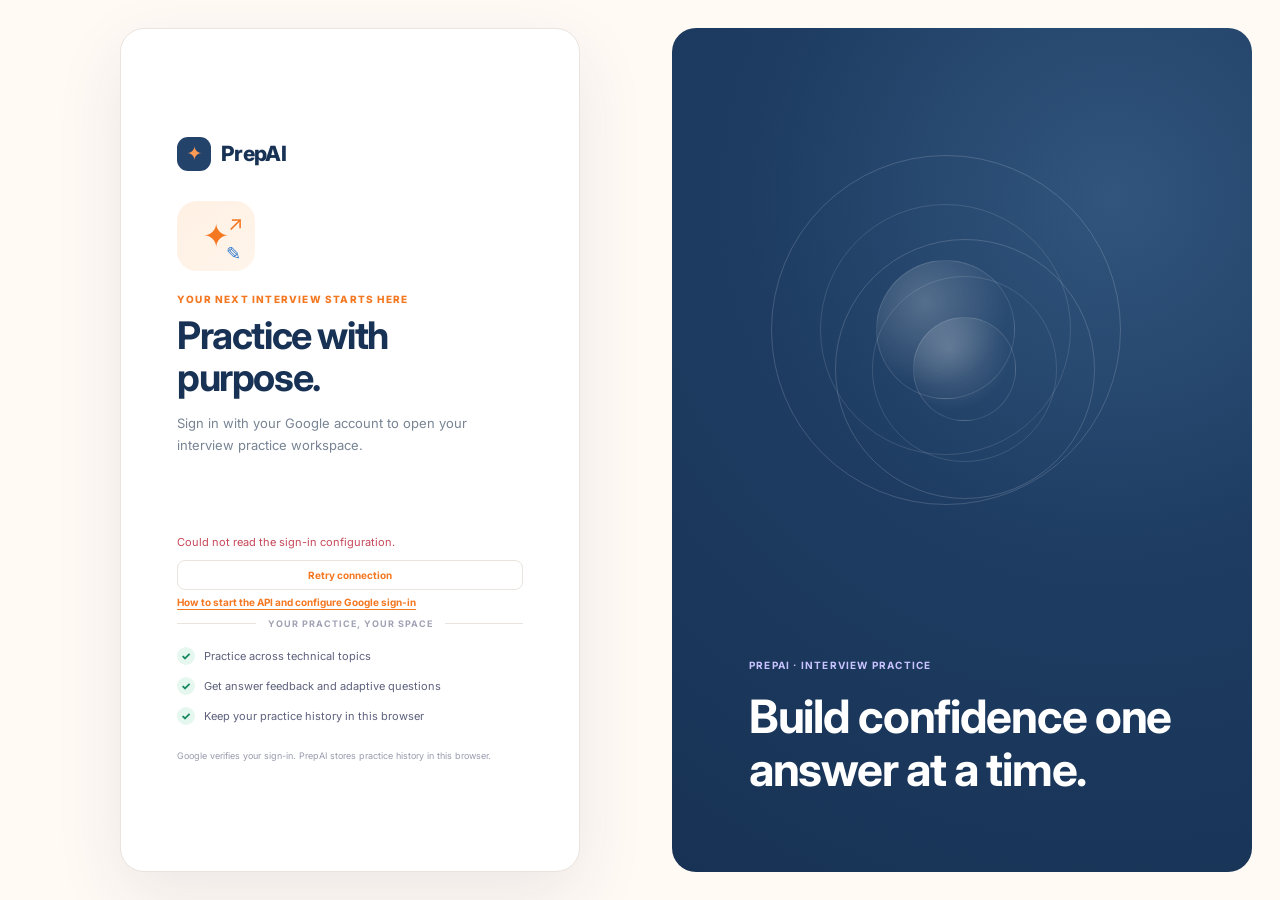
==== commit da35210a: "Add interview completion flow and ML questions" ====
--- a/feedback.html
+++ b/feedback.html
@@ -7,12 +7,12 @@
 
     <title>PrepAI | Practice Feedback</title>
 
-    <link rel="stylesheet" href="style.css?v=prepai-project-20261025">
-    <script src="main.js" defer></script>
+    <link rel="stylesheet" href="style.css?v=prepai-project-20261027-end-test-v2">
+    <script src="main.js?v=prepai-project-20261027-end-test-v2" defer></script>
 </head>
 
 <body data-page="feedback">
     <div id="app"></div>
 </body>
 
-</html>+</html>
--- a/style.css
+++ b/style.css
@@ -2,13 +2,13 @@
 
 :root {
     color-scheme: light;
-    --primary: #5948e8;
-    --primary-dark: #4434cb;
-    --primary-soft: #f0edff;
-    --ink: #252641;
-    --muted: #777b97;
-    --line: #e8e9f3;
-    --bg: #f7f7fc;
+    --primary: #f47721;
+    --primary-dark: #d85c0d;
+    --primary-soft: #fff0e3;
+    --ink: #173254;
+    --muted: #788494;
+    --line: #e9e4de;
+    --bg: #fffaf4;
     --white: #fff;
     --green: #168861;
     --green-soft: #e6f7ef;
@@ -18,7 +18,7 @@
     --amber-soft: #fff4dc;
     --red: #c64758;
     --red-soft: #fff0f1;
-    --shadow: 0 8px 28px rgb(39 40 86 / 5%);
+    --shadow: 0 8px 28px rgb(43 48 56 / 6%);
     font-family: Inter, ui-sans-serif, system-ui, -apple-system, BlinkMacSystemFont, "Segoe UI", sans-serif;
 }
 
@@ -29,32 +29,32 @@
 a { color: inherit; text-decoration: none; }
 button { cursor: pointer; }
 button:disabled { opacity: .55; cursor: not-allowed; }
-:focus-visible { outline: 3px solid #9e94ff; outline-offset: 3px; }
+:focus-visible { outline: 3px solid #ffad75; outline-offset: 3px; }
 
 .app-shell { min-height: 100vh; }
-.sidebar { position: fixed; z-index: 3; inset: 0 auto 0 0; display: flex; width: 242px; flex-direction: column; padding: 25px 16px 18px; border-right: 1px solid var(--line); background: var(--white); }
+.sidebar { position: fixed; z-index: 3; inset: 0 auto 0 0; display: flex; width: 242px; flex-direction: column; padding: 25px 16px 18px; border-right: 1px solid #173254; background: #173254; color: #fff; }
 .brand { display: inline-flex; align-items: center; gap: 10px; margin: 0 8px 35px; font-size: 21px; font-weight: 800; letter-spacing: -.7px; }
-.brand-mark { display: grid; width: 34px; height: 34px; place-items: center; border-radius: 11px; background: var(--primary-soft); color: var(--primary); font-size: 19px; }
-.nav-label { padding: 0 12px; color: #9a9cb0; font-size: 10px; font-weight: 700; letter-spacing: 1.1px; }
+.brand-mark { display: grid; width: 34px; height: 34px; place-items: center; border-radius: 11px; background: #24436b; color: #ff9a55; font-size: 19px; }
+.nav-label { padding: 0 12px; color: #b4c2d2; font-size: 10px; font-weight: 700; letter-spacing: 1.1px; }
 .nav { display: grid; gap: 5px; margin-top: 8px; }
-.nav-link { display: flex; min-height: 43px; align-items: center; gap: 12px; padding: 10px 12px; border-radius: 10px; color: #696d87; font-size: 12px; font-weight: 600; transition: background .15s, color .15s; }
-.nav-link:hover, .nav-link.active { background: var(--primary-soft); color: var(--primary); }
+.nav-link { display: flex; min-height: 43px; align-items: center; gap: 12px; padding: 10px 12px; border-radius: 10px; color: #e5ebf2; font-size: 12px; font-weight: 600; transition: background .15s, color .15s; }
+.nav-link:hover, .nav-link.active { background: var(--primary); color: #fff; }
 .nav-icon { display: grid; width: 21px; place-items: center; font-size: 17px; }
-.sidebar-note { display: grid; gap: 7px; margin-top: auto; padding: 15px; border-radius: 13px; background: #f6f4ff; color: var(--muted); font-size: 11px; line-height: 1.55; }
-.sidebar-note strong { color: var(--ink); font-size: 12px; }
+.sidebar-note { display: grid; gap: 7px; margin-top: auto; padding: 15px; border-radius: 13px; background: #24436b; color: #d4deea; font-size: 11px; line-height: 1.55; }
+.sidebar-note strong { color: #fff; font-size: 12px; }
 .main { width: calc(100% - 242px); max-width: 1740px; min-height: 100vh; margin-left: 242px; padding: 24px clamp(18px, 3vw, 40px) 40px; }
 .topbar { display: flex; align-items: center; gap: 16px; margin-bottom: 32px; }
 .topbar-action { margin-right: auto; }
 .topbar-status { margin-right: auto; color: var(--muted); font-size: 11px; font-weight: 600; }
 .profile-link { display: inline-flex; align-items: center; gap: 9px; margin-left: auto; font-size: 12px; font-weight: 600; }
 .sign-out-button { min-height: 36px; padding: 8px 12px; border: 1px solid var(--line); border-radius: 9px; background: var(--white); color: #676b85; font-size: 11px; font-weight: 700; }
-.sign-out-button:hover { border-color: #d8d4ff; color: var(--primary); }
-
-.login-page { min-height: 100vh; background: #f7f7fc; }
+.sign-out-button:hover { border-color: #f9bd91; color: var(--primary); }
+
+.login-page { min-height: 100vh; background: #fffaf4; }
 .login-layout { display: grid; min-height: 100vh; grid-template-columns: minmax(440px, 1fr) minmax(320px, .9fr); align-items: stretch; padding: 28px; }
 .login-card { position: relative; z-index: 1; display: flex; width: min(100%, 460px); flex-direction: column; justify-content: center; justify-self: center; padding: clamp(28px, 5vw, 62px) clamp(24px, 5vw, 56px); border: 1px solid var(--line); border-radius: 24px; background: var(--white); box-shadow: 0 24px 70px rgb(39 40 86 / 9%); }
 .login-brand { margin: 0 0 30px; }
-.login-art { position: relative; display: flex; width: 78px; height: 70px; align-items: center; justify-content: center; margin-bottom: 22px; border-radius: 20px; background: linear-gradient(145deg, #f0edff, #e8f0ff); color: var(--primary); }
+.login-art { position: relative; display: flex; width: 78px; height: 70px; align-items: center; justify-content: center; margin-bottom: 22px; border-radius: 20px; background: linear-gradient(145deg, #fff0e3, #fff5eb); color: var(--primary); }
 .login-art span:first-child { font-size: 32px; }
 .login-art span:nth-child(2) { position: absolute; top: 10px; right: 12px; font-size: 20px; }
 .login-art span:nth-child(3) { position: absolute; right: 14px; bottom: 7px; color: #3179cf; font-size: 18px; }
@@ -65,6 +65,8 @@
 .google-button-slot[aria-busy="true"] { opacity: .6; pointer-events: none; }
 .login-message { min-height: 20px; margin: 10px 0 14px; color: var(--muted); font-size: 11px; line-height: 1.6; }
 .login-message[data-state="error"] { color: var(--red); }
+.login-retry-button { margin: -8px 0 14px; padding: 8px 12px; border: 1px solid var(--line); border-radius: 8px; background: var(--white); color: var(--primary); font: inherit; font-size: 10px; font-weight: 700; cursor: pointer; }
+.login-retry-button:hover { border-color: var(--primary); background: var(--primary-soft); }
 .login-help-link { align-self: flex-start; margin-top: -8px; color: var(--primary); font-size: 10px; font-weight: 700; text-decoration: underline; text-underline-offset: 3px; }
 .login-setup-link { color: var(--primary); font-size: 12px; font-weight: 700; text-decoration: underline; text-underline-offset: 3px; }
 .login-divider { display: flex; align-items: center; gap: 12px; margin: 10px 0 18px; color: #a0a2b5; font-size: 9px; font-weight: 700; letter-spacing: 1px; white-space: nowrap; }
@@ -73,7 +75,7 @@
 .login-benefits li { display: flex; align-items: center; gap: 9px; }
 .login-benefits li span { display: grid; width: 18px; height: 18px; place-items: center; border-radius: 50%; background: var(--green-soft); color: var(--green); font-size: 11px; font-weight: 800; }
 .login-privacy { margin: 24px 0 0; color: #999bad; font-size: 9px; line-height: 1.6; }
-.login-side-note { position: relative; display: flex; min-height: calc(100vh - 56px); overflow: hidden; flex-direction: column; justify-content: flex-end; padding: clamp(30px, 6vw, 78px); border-radius: 24px; background: radial-gradient(circle at 76% 20%, #7768ed 0, #5142d5 33%, #342b95 100%); color: #fff; }
+.login-side-note { position: relative; display: flex; min-height: calc(100vh - 56px); overflow: hidden; flex-direction: column; justify-content: flex-end; padding: clamp(30px, 6vw, 78px); border-radius: 24px; background: radial-gradient(circle at 76% 20%, #31557d 0, #1e3c62 45%, #173254 100%); color: #fff; }
 .login-side-note .eyebrow { z-index: 1; color: #c9c4ff; font-size: 10px; font-weight: 700; letter-spacing: 1.2px; }
 .login-side-note > p { z-index: 1; max-width: 440px; margin: 12px 0 0; font-size: clamp(27px, 4vw, 46px); font-weight: 700; letter-spacing: -1.3px; line-height: 1.14; }
 .login-orbit { position: absolute; top: 15%; left: 17%; width: min(50vw, 350px); aspect-ratio: 1; border: 1px solid rgb(255 255 255 / 16%); border-radius: 50%; }
@@ -119,7 +121,7 @@
 .text-link:hover { text-decoration: underline; }
 .action-grid { display: grid; grid-template-columns: repeat(2, minmax(0, 1fr)); gap: 10px; }
 .action-card { display: flex; gap: 11px; padding: 14px; border: 1px solid var(--line); border-radius: 11px; transition: border-color .15s, transform .15s; }
-.action-card:hover { transform: translateY(-1px); border-color: #c5befb; }
+.action-card:hover { transform: translateY(-1px); border-color: #f9bd91; }
 .action-card > span { display: grid; width: 34px; height: 34px; flex: 0 0 auto; place-items: center; border-radius: 10px; background: var(--primary-soft); color: var(--primary); }
 .action-card strong { display: block; margin: 1px 0 5px; font-size: 11px; }
 .action-card p { margin: 0; color: var(--muted); font-size: 10px; line-height: 1.55; }
@@ -128,7 +130,7 @@
 .dashboard-features h2 { margin: 0; font-size: 15px; letter-spacing: -.2px; }
 .feature-grid { display: grid; grid-template-columns: repeat(4, minmax(0, 1fr)); gap: 10px; }
 .feature-card { display: flex; min-width: 0; gap: 11px; padding: 13px 11px; border: 1px solid var(--line); border-radius: 11px; background: #fff; transition: border-color .15s, transform .15s, box-shadow .15s; }
-.feature-card:hover { transform: translateY(-2px); border-color: #c5befb; box-shadow: var(--shadow); }
+.feature-card:hover { transform: translateY(-2px); border-color: #f9bd91; box-shadow: var(--shadow); }
 .feature-icon { display: grid; width: 36px; height: 36px; flex: 0 0 auto; place-items: center; border-radius: 10px; background: var(--primary-soft); color: var(--primary); font-size: 16px; }
 .feature-copy { display: grid; align-content: start; gap: 5px; }
 .feature-copy strong { font-size: 10px; }
@@ -143,8 +145,8 @@
 .audience-option:nth-child(2) { background: #f4f9ff; }
 .audience-option:nth-child(3) { background: #f2fbf7; }
 .audience-option:nth-child(4) { background: #f7f6ff; }
-.audience-option:hover { transform: translateY(-1px); border-color: #c5befb; }
-.audience-option.selected { border: 2px solid var(--primary); box-shadow: 0 0 0 3px rgb(89 72 232 / 9%); }
+.audience-option:hover { transform: translateY(-1px); border-color: #f9bd91; }
+.audience-option.selected { border: 2px solid var(--primary); box-shadow: 0 0 0 3px rgb(244 119 33 / 9%); }
 .audience-icon { display: grid; width: 43px; height: 43px; flex: 0 0 auto; place-items: center; border-radius: 50%; background: rgb(255 255 255 / 75%); font-size: 21px; }
 .audience-copy { display: grid; gap: 4px; }
 .audience-copy strong { font-size: 10px; line-height: 1.35; }
@@ -219,7 +221,7 @@
 .topic-icon { display: grid; width: 42px; height: 42px; place-items: center; border-radius: 12px; background: var(--primary-soft); font-size: 19px; }
 .topic-icon-blue, .notes-topic-icon.topic-icon-blue { background: #e8f1ff; color: #3277d5; }
 .topic-icon-red, .notes-topic-icon.topic-icon-red { background: #fff0f1; color: #d95361; }
-.topic-icon-violet, .notes-topic-icon.topic-icon-violet { background: #f0edff; color: #5948e8; }
+.topic-icon-violet, .notes-topic-icon.topic-icon-violet { background: #fff0e3; color: #f47721; }
 .topic-icon-pink, .notes-topic-icon.topic-icon-pink { background: #ffeef5; color: #d94c83; }
 .topic-icon-cyan, .notes-topic-icon.topic-icon-cyan { background: #e7f6ff; color: #1889ba; }
 .topic-icon-orange, .notes-topic-icon.topic-icon-orange { background: #fff2e2; color: #dc801d; }
@@ -236,7 +238,7 @@
 .field label { color: #555975; font-size: 11px; font-weight: 700; }
 .field input, .field select, .field textarea, .compact-input { width: 100%; min-height: 41px; padding: 10px 12px; border: 1px solid var(--line); border-radius: 9px; outline: none; background: white; color: var(--ink); font-size: 11px; }
 .field textarea { min-height: 180px; resize: vertical; line-height: 1.65; }
-.field input:focus, .field select:focus, .field textarea:focus, .compact-input:focus { border-color: #a9a1f5; box-shadow: 0 0 0 3px rgb(89 72 232 / 8%); }
+.field input:focus, .field select:focus, .field textarea:focus, .compact-input:focus { border-color: #f4a16b; box-shadow: 0 0 0 3px rgb(244 119 33 / 8%); }
 .field small { color: #9295a8; font-size: 9px; line-height: 1.5; }
 .setup-grid { display: grid; grid-template-columns: minmax(0, 1.3fr) minmax(250px, .8fr); gap: 16px; }
 .mock-interview-layout { display: grid; grid-template-columns: minmax(0, 1.25fr) minmax(260px, .75fr); gap: 16px; align-items: start; }
@@ -290,7 +292,7 @@
 .notes-result-count { margin: -5px 0 12px; color: var(--muted); font-size: 9px; }
 .notes-topic-grid { display: grid; grid-template-columns: repeat(2, minmax(0, 1fr)); gap: 11px; }
 .notes-topic-card { display: flex; min-width: 0; min-height: 74px; align-items: center; gap: 12px; padding: 15px; border: 1px solid var(--line); border-radius: 12px; background: #fff; transition: border-color .15s, transform .15s, box-shadow .15s; }
-.notes-topic-card:hover { transform: translateY(-2px); border-color: #c5befb; box-shadow: var(--shadow); }
+.notes-topic-card:hover { transform: translateY(-2px); border-color: #f9bd91; box-shadow: var(--shadow); }
 .notes-topic-icon { display: grid; width: 40px; height: 40px; flex: 0 0 auto; place-items: center; border-radius: 11px; background: var(--primary-soft); font-size: 19px; }
 .notes-topic-copy { display: grid; align-content: center; }
 .notes-topic-copy strong { font-size: 13px; }
@@ -313,7 +315,7 @@
 .bank-subtopic-note li strong { margin-bottom: 3px; color: #4d506b; font-size: 9px; }
 .note-mode-choices { display: grid; grid-template-columns: repeat(2, minmax(0, 1fr)); gap: 14px; }
 .note-mode-card { display: flex; min-height: 120px; align-items: flex-start; gap: 14px; padding: 20px; border: 1px solid var(--line); border-radius: 14px; background: var(--white); box-shadow: var(--shadow); transition: transform .15s, border-color .15s, box-shadow .15s; }
-.note-mode-card:hover { transform: translateY(-2px); border-color: #c5befb; box-shadow: 0 10px 30px rgb(39 40 86 / 8%); }
+.note-mode-card:hover { transform: translateY(-2px); border-color: #f9bd91; box-shadow: 0 10px 30px rgb(39 40 86 / 8%); }
 .note-mode-icon { display: grid; width: 42px; height: 42px; flex: 0 0 auto; place-items: center; border-radius: 12px; background: var(--primary-soft); color: var(--primary); font-size: 19px; }
 .note-mode-card > span:last-child { display: grid; gap: 7px; }
 .note-mode-card strong { font-size: 14px; }
@@ -345,8 +347,8 @@
 .accuracy-chart { display: block; width: 100%; min-height: 210px; overflow: visible; }
 .trend-gridline { stroke: #e9eaf2; stroke-width: 1; }
 .trend-axis-label { fill: #8a8da2; font-size: 10px; }
-.trend-line { fill: none; stroke: #5d62e9; stroke-width: 3; stroke-linecap: round; stroke-linejoin: round; }
-.trend-point { fill: #5d62e9; stroke: white; stroke-width: 2; }
+.trend-line { fill: none; stroke: #f47721; stroke-width: 3; stroke-linecap: round; stroke-linejoin: round; }
+.trend-point { fill: #f47721; stroke: white; stroke-width: 2; }
 .report-chart-empty { display: grid; min-height: 210px; place-items: center; padding: 24px; border-radius: 12px; background: #fafaff; color: var(--muted); font-size: 11px; text-align: center; }
 .topic-distribution-layout { display: flex; min-height: 210px; align-items: center; justify-content: space-evenly; gap: 18px; }
 .topic-donut { position: relative; display: grid; width: 170px; height: 170px; flex: 0 0 auto; place-items: center; border-radius: 50%; background: var(--topic-donut); }
@@ -381,12 +383,28 @@
 .danger-zone { display: grid; justify-items: start; gap: 11px; padding-top: 20px; border-top: 1px solid var(--line); }
 .danger-zone h2 { font-size: 13px; }
 .form-feedback { min-height: 16px; color: var(--green); font-size: 10px; }
+.completion-banner { display: grid; grid-template-columns: auto minmax(0, 1fr) auto; align-items: center; gap: 18px; margin-bottom: 18px; padding: clamp(18px, 3vw, 28px); border-color: #c8e5d5; background: #f2faf5; }
+.completion-mark { display: grid; width: 52px; height: 52px; place-items: center; border-radius: 50%; background: #d9f2e3; color: #198754; font-size: 26px; font-weight: 800; }
+.completion-copy .eyebrow { margin: 0 0 5px; color: #198754; }
+.completion-copy h1 { margin: 0 0 6px; color: var(--ink); font-size: clamp(19px, 2.6vw, 25px); line-height: 1.3; }
+.completion-copy > p:not(.eyebrow) { margin: 0; color: var(--muted); font-size: 11px; line-height: 1.6; }
+.completion-copy .completion-meta { margin-top: 6px !important; font-size: 9px !important; }
+.completion-actions { display: flex; flex-direction: column; align-items: stretch; gap: 8px; }
+#feedback-results[hidden] { display: none; }
+.results-back-button { margin-bottom: 14px; }
+#session-results { scroll-margin-top: 20px; }
+#session-results:focus { outline: none; }
 .session-panel { max-width: 900px; margin: 0 auto; }
 .session-card { padding: clamp(18px, 4vw, 32px); }
 .session-topline { display: flex; justify-content: space-between; gap: 12px; margin-bottom: 12px; font-size: 10px; }
+.session-context { margin: 0 0 10px; color: var(--muted); font-size: 10px; line-height: 1.5; }
+.shortcut-hint { margin: 12px 0 0; color: var(--muted); font-size: 9px; line-height: 1.6; }
+.shortcut-hint kbd { display: inline-block; padding: 2px 5px; border: 1px solid var(--line); border-radius: 4px; background: var(--white); color: var(--ink); font: inherit; font-weight: 700; }
+.undo-history-button { display: block; margin-top: 10px; padding: 0; border: 0; background: transparent; color: var(--primary); font: inherit; font-size: 11px; font-weight: 700; text-decoration: underline; cursor: pointer; }
 .session-question { margin: 12px 0 22px; font-size: clamp(19px, 2.4vw, 24px); line-height: 1.45; letter-spacing: -.35px; }
 .question-number { margin-top: 30px; }
 .session-controls { display: flex; align-items: center; justify-content: space-between; gap: 12px; margin-top: 16px; }
+.session-end-hint { margin: 8px 0 0; color: var(--muted); font-size: 9px; line-height: 1.5; }
 .feedback-list { display: grid; }
 .feedback-item { padding: 19px 0; border-top: 1px solid var(--line); }
 .feedback-item h3 { margin: 0 0 14px; font-size: 14px; line-height: 1.6; }
@@ -561,9 +579,9 @@
 }
 
 .topic-select-card:has(input:checked) {
-    border-color: #c9c2ff;
-    background: #fbfaff;
-    box-shadow: 0 0 0 2px rgb(89 72 232 / 8%);
+    border-color: #f4a16b;
+    background: #fffaf4;
+    box-shadow: 0 0 0 2px rgb(244 119 33 / 8%);
 }
 
 .topic-select-card > input {
@@ -591,6 +609,9 @@
 }
 
 @media (max-width: 720px) {
+    .completion-banner { grid-template-columns: auto minmax(0, 1fr); gap: 12px; }
+    .completion-actions { grid-column: 1 / -1; flex-direction: row; flex-wrap: wrap; }
     .topic-practice-controls { grid-template-columns: 1fr; }
     .topic-selection-status { grid-column: auto; }
 }
+
